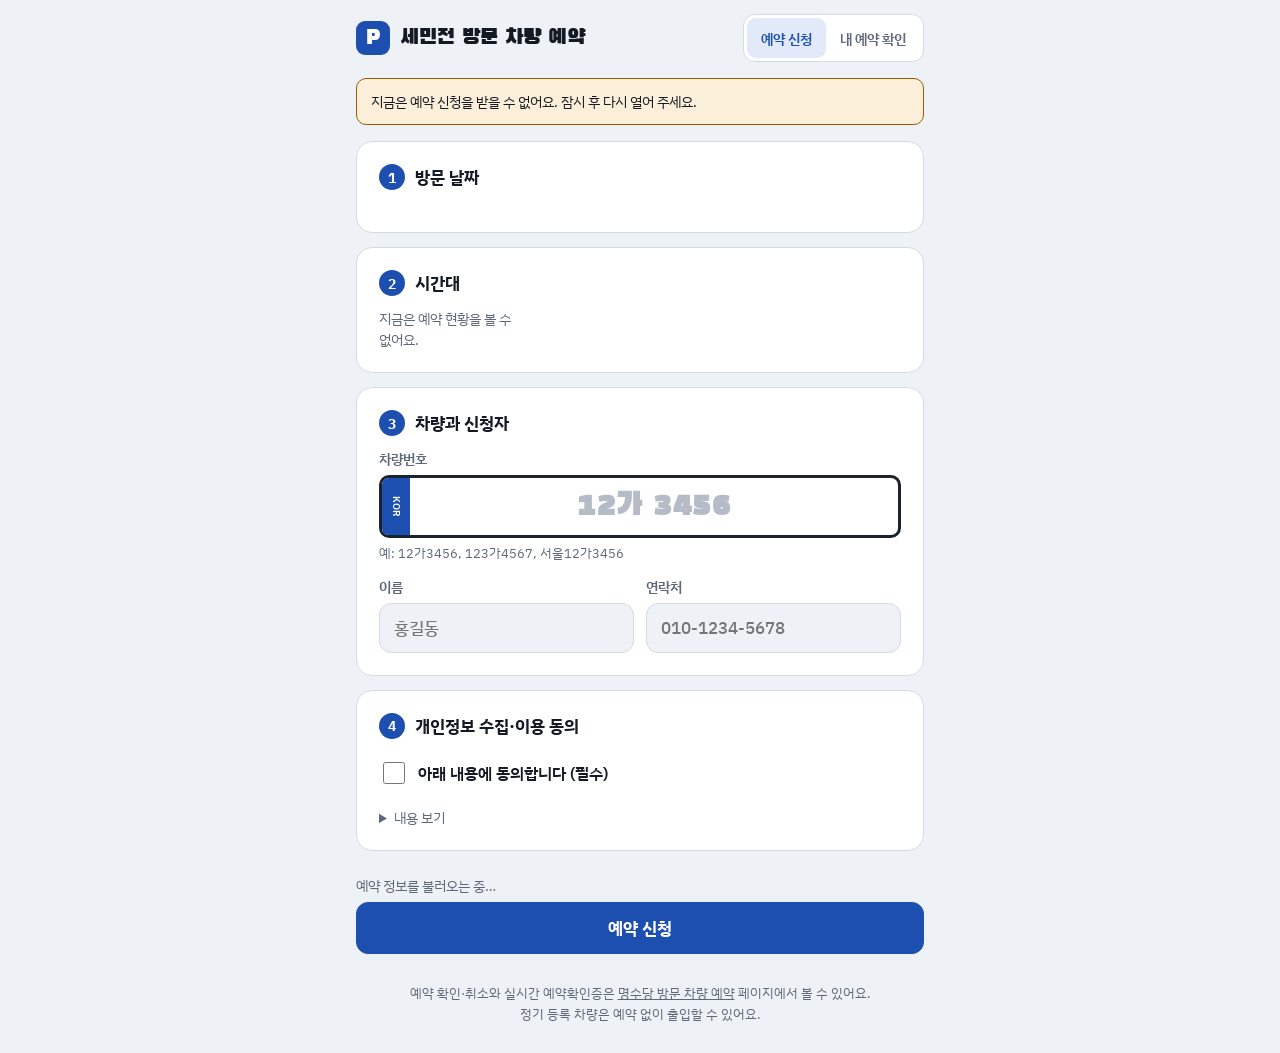
==== index.html @ 0edd5a8a "Add files via upload" ====
<!doctype html>
<html lang="ko" data-page="semin">
<head>
  <meta charset="utf-8">
  <meta name="viewport" content="width=device-width, initial-scale=1, viewport-fit=cover">
  <title>세민전 방문 차량 예약 | 한국외국어대학교 글로벌캠퍼스</title>
  <meta name="theme-color" content="#1d4fb0">
  <meta name="description" content="세민전 방문 차량 예약 — 시간대를 고르고 차량번호를 입력하면 출입 예약이 바로 확정됩니다.">
  <link rel="icon" href="icon.svg" type="image/svg+xml">
  <link rel="apple-touch-icon" href="icon-192.png">
  <link rel="preconnect" href="https://fonts.googleapis.com">
  <link rel="stylesheet" href="https://fonts.googleapis.com/css2?family=Black+Han+Sans&family=IBM+Plex+Sans+KR:wght@400;500;600;700&family=IBM+Plex+Mono:wght@500;600&display=swap">
  <link rel="stylesheet" href="semin.css?v=1">
  <script>
    // 명수당 예약 사이트 주소 — DB 연결 정보(config.js)와 예약 확인 페이지를 여기서 가져와요
    window.PARKING_URL = "https://minjipark85.github.io/Parking/";
  </script>
</head>
<body>
<div class="page">
  <header class="top">
    <a class="brand" href="./" title="처음 화면으로">
      <span class="brand-mark" aria-hidden="true">P</span>
      <span>세민전 방문 차량 예약</span>
    </a>
    <nav class="tabs" aria-label="메뉴">
      <button type="button" id="tabApply" aria-pressed="true">예약 신청</button>
      <a class="tab" id="tabMine" href="https://minjipark85.github.io/Parking/apply.html#mine">내 예약 확인</a>
    </nav>
  </header>

  <div class="notice" id="setupNotice" hidden></div>

  <!-- 예약 신청 -->
  <main id="applyView">
    <section class="step closed" id="closedNote" hidden>
      <h2 id="closedTitle">지금은 세민전 예약을 받지 않아요</h2>
      <p class="muted" id="closedText">예약이 열리면 이 페이지에서 신청할 수 있어요. 이미 한 예약은 [내 예약 확인]에서 볼 수 있어요.</p>
    </section>
    <form id="applyForm" novalidate>
      <section class="step" aria-labelledby="s1">
        <h2 id="s1"><span class="num">1</span>방문 날짜</h2>
        <div class="dates" id="dateStrip" role="radiogroup" aria-label="방문 날짜"></div>
        <p class="date-note" id="dateNote" role="status"></p>
      </section>

      <section class="step" aria-labelledby="s2">
        <h2 id="s2"><span class="num">2</span>시간대</h2>
        <div class="slots" id="slotList" role="radiogroup" aria-label="시간대">
          <p class="muted">예약 현황을 불러오는 중…</p>
        </div>
      </section>

      <section class="step" aria-labelledby="s3">
        <h2 id="s3"><span class="num">3</span>차량과 신청자</h2>
        <label class="field">차량번호
          <div class="plate">
            <span class="strip" aria-hidden="true">KOR</span>
            <input id="fPlate" autocomplete="off" spellcheck="false" placeholder="12가 3456" required>
          </div>
          <span class="hint" id="plateHint">예: 12가3456, 123가4567, 서울12가3456</span>
        </label>
        <div class="two">
          <label class="field">이름
            <input id="fName" autocomplete="name" maxlength="30" placeholder="홍길동" required>
          </label>
          <label class="field">연락처
            <input id="fPhone" type="tel" inputmode="numeric" autocomplete="tel" placeholder="010-1234-5678" maxlength="13" required>
          </label>
        </div>
      </section>

      <section class="step" aria-labelledby="s4">
        <h2 id="s4"><span class="num">4</span>개인정보 수집·이용 동의</h2>
        <label class="agree">
          <input type="checkbox" id="fAgree">
          <span>아래 내용에 동의합니다 (필수)</span>
        </label>
        <details class="terms">
          <summary>내용 보기</summary>
          <table>
            <tr><th>수집 항목</th><td>이름, 연락처, 차량번호, 방문 날짜·시간대</td></tr>
            <tr><th>이용 목적</th><td>세민전 방문 차량 출입 확인, 예약 관련 연락</td></tr>
            <tr><th>보관 기간</th><td>이름·연락처는 방문일로부터 30일 후 삭제</td></tr>
          </table>
          <p>동의하지 않으실 수 있으며, 이 경우 예약 신청을 할 수 없습니다.</p>
        </details>
      </section>

      <div class="submit-bar">
        <p class="summary" id="summary">시간대를 골라 주세요.</p>
        <p class="form-error" id="formError" role="alert"></p>
        <button type="submit" class="primary" id="submitBtn">예약 신청</button>
      </div>
    </form>
  </main>

  <!-- 신청 완료 -->
  <main id="doneView" hidden>
    <section class="ticket" aria-labelledby="doneTitle">
      <div class="ticket-head">
        <span class="check" aria-hidden="true">✓</span>
        <h2 id="doneTitle">예약이 확정됐어요</h2>
      </div>
      <dl class="ticket-body">
        <div><dt>예약번호</dt><dd class="mono" id="dCode"></dd></div>
        <div><dt>행사</dt><dd id="dEvent"></dd></div>
        <div><dt>방문 날짜</dt><dd id="dDate"></dd></div>
        <div><dt>시간대</dt><dd id="dSlot"></dd></div>
        <div><dt>차량번호</dt><dd><span class="mini-plate" id="dPlate"></span></dd></div>
      </dl>
      <p class="ticket-foot">예약한 시간대에 오시면 번호판 확인 후 바로 들어오실 수 있어요. 번호판 인식이 어려울 때는 <b>실시간 예약확인증</b>을 보여 주세요.</p>
    </section>
    <button type="button" class="primary pass-go" id="passBtn">실시간 예약확인증 열기</button>
    <div class="row-buttons">
      <button type="button" class="primary" id="againBtn">다른 예약 신청</button>
      <button type="button" id="toMineBtn">내 예약 확인·취소</button>
    </div>
  </main>

  <footer class="foot">
    <span id="footSlots"></span>
    <span>예약 확인·취소와 실시간 예약확인증은 <a id="footMine" href="https://minjipark85.github.io/Parking/apply.html#mine">명수당 방문 차량 예약</a> 페이지에서 볼 수 있어요.</span>
    <span>정기 등록 차량은 예약 없이 출입할 수 있어요.</span>
  </footer>
</div>

<script src="https://minjipark85.github.io/Parking/supabase.js"></script>
<script src="https://minjipark85.github.io/Parking/config.js"></script>
<script src="https://minjipark85.github.io/Parking/stats.js?v=1"></script>
<script src="semin.js?v=1"></script>
</body>
</html>
---- semin.css ----
/* =========================================================
   방문 차량 예약 — 신청 페이지 (모바일 우선, 확인 앱과 같은 색·글꼴)
   ========================================================= */
:root {
  --bg: #eef1f5; --surface: #ffffff; --ink: #141a24; --muted: #5d6878; --line: #d5dbe4;
  --plate: #ffffff; --plate-ink: #0d1117; --plate-edge: #1b2230;
  --accent: #1d4fb0; --accent-ink: #ffffff; --accent-soft: #e2eafa;
  --ok: #157a46; --ok-soft: #dff3e8; --warn: #9a5b00; --warn-soft: #fbefd9; --bad: #b3261e; --bad-soft: #fbe3e1;
  --display: "Black Han Sans", "IBM Plex Sans KR", "Apple SD Gothic Neo", "Malgun Gothic", sans-serif;
  --body: "IBM Plex Sans KR", "Apple SD Gothic Neo", "Malgun Gothic", system-ui, sans-serif;
  --mono: "IBM Plex Mono", ui-monospace, Menlo, monospace;
  color-scheme: light;
}
@media (prefers-color-scheme: dark) {
  :root {
    --bg: #0f131a; --surface: #171d27; --ink: #e7ecf3; --muted: #97a2b3; --line: #2a3342;
    --plate: #f2f4f7; --plate-ink: #0d1117; --plate-edge: #000000;
    --accent: #6f9cff; --accent-ink: #0b1220; --accent-soft: #1c2a47;
    --ok: #5fd39a; --ok-soft: #133224; --warn: #f0b860; --warn-soft: #3a2a10; --bad: #ff8a80; --bad-soft: #3d1a18;
    color-scheme: dark;
  }
}
[hidden] { display: none !important; }
* { box-sizing: border-box; }
html, body { margin: 0; }
body { background: var(--bg); color: var(--ink); font-family: var(--body); font-size: 16px; line-height: 1.5; word-break: keep-all; overflow-wrap: anywhere; -webkit-tap-highlight-color: transparent; }
button, input { font: inherit; color: inherit; }

.page {
  max-width: 600px; margin: 0 auto; display: grid; gap: 16px;
  padding-top: max(14px, env(safe-area-inset-top)); padding-bottom: max(28px, env(safe-area-inset-bottom));
  padding-left: max(16px, env(safe-area-inset-left)); padding-right: max(16px, env(safe-area-inset-right));
}

/* ---------- 머리글 ---------- */
.top { display: flex; align-items: center; justify-content: space-between; gap: 12px; flex-wrap: wrap; }
.brand { display: flex; align-items: center; gap: 10px; font-family: var(--display); font-size: 22px; }
a.brand { color: inherit; text-decoration: none; }
.brand-mark { width: 34px; height: 34px; border-radius: 9px; display: grid; place-items: center; background: var(--accent); color: var(--accent-ink); font-size: 20px; }
.tabs { display: inline-flex; background: var(--surface); border: 1px solid var(--line); border-radius: 12px; padding: 3px; }
.tabs button { border: 0; background: transparent; padding: 0 14px; min-height: 40px; border-radius: 9px; font-size: 14px; font-weight: 600; color: var(--muted); cursor: pointer; }
.tabs button[aria-pressed="true"] { background: var(--accent-soft); color: var(--accent); }
.notice { font-size: 14px; background: var(--warn-soft); border: 1px solid var(--warn); border-radius: 10px; padding: 12px 14px; }

/* ---------- 단계 카드 ---------- */
form#applyForm { display: grid; gap: 14px; }
.step { background: var(--surface); border: 1px solid var(--line); border-radius: 16px; padding: 18px 16px; display: grid; gap: 12px; }
.step h2 { margin: 0; font-size: 17px; font-weight: 700; display: flex; align-items: center; gap: 10px; }
.num { width: 26px; height: 26px; border-radius: 50%; display: inline-grid; place-items: center; background: var(--accent); color: var(--accent-ink); font-size: 14px; font-weight: 700; flex: none; }
.muted { color: var(--muted); margin: 0; font-size: 14px; }

/* 날짜 띠: 가로로 밀어서 고르기 */
.dates { display: flex; gap: 8px; overflow-x: auto; padding: 2px 2px 6px; margin: 0 -2px; scroll-snap-type: x proximity; -webkit-overflow-scrolling: touch; }
.date-chip { flex: none; scroll-snap-align: start; width: 64px; min-height: 72px; border-radius: 12px; border: 1px solid var(--line); background: var(--surface); display: grid; place-items: center; align-content: center; gap: 2px; cursor: pointer; padding: 6px 0; }
.date-chip .dw { font-size: 12px; color: var(--muted); }
.date-chip .dd { font-family: var(--mono); font-size: 20px; font-weight: 600; font-variant-numeric: tabular-nums; }
.date-chip .dl { font-size: 11px; color: var(--muted); }
.date-chip.sun .dw { color: var(--bad); } .date-chip.sat .dw { color: var(--accent); }
.date-chip:disabled { opacity: .4; cursor: not-allowed; }
/* 공개 예정 날짜: 흐리게 + 아래에 "10/21(수) 14시 오픈" */
.date-col { flex: none; width: 64px; display: grid; justify-items: stretch; align-content: start; gap: 5px; scroll-snap-align: start; }
.date-col .date-chip { width: 100%; }
.date-chip.sched { opacity: .42; border-style: dashed; cursor: default; }
.date-open { font-size: 11px; line-height: 1.3; font-weight: 700; text-align: center; color: var(--warn); white-space: nowrap; letter-spacing: -.02em; }
/* 세 시간대가 모두 찬 날: 붉은색 · 교내 행사 등 예약을 받지 않는 날: 회색(누를 수 없음) */
.date-chip.full { border-color: var(--line); background: var(--surface); }
.date-chip.full .dd, .date-chip.full .dw, .date-chip.full .dl { color: var(--muted); }
.date-full { font-size: 11px; line-height: 1.3; font-weight: 700; text-align: center; color: var(--bad); }
.date-chip.blocked, .date-chip.blocked:disabled { opacity: 1; background: var(--bg); border-color: var(--line); cursor: not-allowed; }
.date-chip.blocked .dw, .date-chip.blocked .dd, .date-chip.blocked .dl { color: var(--muted); opacity: .6; }
.date-chip.blocked .dd { text-decoration: line-through; text-decoration-thickness: 1.5px; }
.date-block { font-size: 11px; line-height: 1.3; font-weight: 700; text-align: center; color: var(--muted); letter-spacing: -.03em; }
.date-note { margin: 0; font-size: 14px; font-weight: 600; color: var(--warn); }
.date-note:empty { display: none; }
#applyForm.dates-only > section:nth-of-type(n+3), #applyForm.dates-only .submit-bar { display: none; }
.period { margin: 0; font-size: 14px; color: var(--muted); }
.period b { color: var(--ink); }
.closed h2 { color: var(--bad); }
.date-chip[aria-checked="true"] { background: var(--accent); border-color: var(--accent); color: var(--accent-ink); }
.date-chip[aria-checked="true"] .dw, .date-chip[aria-checked="true"] .dl { color: var(--accent-ink); }
.date-chip.full[aria-checked="true"] .dd, .date-chip.full[aria-checked="true"] .dw, .date-chip.full[aria-checked="true"] .dl { color: var(--accent-ink); }
.other-date { display: flex; align-items: center; gap: 10px; font-size: 14px; color: var(--muted); flex-wrap: wrap; }
.other-date input { min-height: 40px; border: 1px solid var(--line); border-radius: 10px; padding: 0 10px; background: var(--bg); }

/* 시간대 카드 */
.slots { display: grid; gap: 8px; }
.slot { display: grid; grid-template-columns: 1fr auto; align-items: center; gap: 4px 12px; text-align: left; min-height: 64px; padding: 10px 14px; border-radius: 12px; border: 1px solid var(--line); background: var(--surface); cursor: pointer; }
.slot .time { font-family: var(--mono); font-size: 18px; font-weight: 600; font-variant-numeric: tabular-nums; white-space: nowrap; }
.slot .left { font-size: 14px; font-weight: 600; color: var(--ok); white-space: nowrap; }
.slot .bar { grid-column: 1 / -1; height: 5px; border-radius: 99px; background: var(--line); overflow: hidden; }
.slot .bar i { display: block; height: 100%; background: var(--ok); border-radius: 99px; }
.slot.few .left { color: var(--warn); } .slot.few .bar i { background: var(--warn); }
.slot[aria-checked="true"] { border: 2px solid var(--accent); background: var(--accent-soft); padding: 9px 13px; }
.slot:disabled { cursor: not-allowed; opacity: .55; }
.slot:disabled .left { color: var(--muted); }
.slot.pre { opacity: .42; border-style: dashed; }
.slot.pre .left { color: var(--warn); }
.slot.full .bar i { background: var(--bad); }   /* 마감: 신청 안 받음과 같은 흐린 칸, 막대만 붉게 */

/* 입력 */
.field { display: grid; gap: 6px; font-size: 14px; font-weight: 600; color: var(--muted); min-width: 0; }
.field > input { min-height: 50px; border: 1px solid var(--line); border-radius: 12px; padding: 0 14px; background: var(--bg); font-size: 17px; font-weight: 500; color: var(--ink); min-width: 0; width: 100%; }
.field .hint { font-weight: 400; font-size: 13px; }
.field .hint.err { color: var(--bad); }
.two { display: grid; grid-template-columns: 1fr 1fr; gap: 12px; }
@media (max-width: 420px) { .two { grid-template-columns: 1fr; } }
.plate { display: flex; align-items: stretch; background: var(--plate); border: 3px solid var(--plate-edge); border-radius: 10px; overflow: hidden; }
.plate .strip { width: 28px; flex: none; background: #1d4fb0; color: #ffffff; display: grid; place-items: center; font: 600 10px/1.1 var(--body); writing-mode: vertical-rl; }
.plate input { flex: 1; min-width: 0; border: 0; outline: 0; background: transparent; color: var(--plate-ink); font-family: var(--display); font-size: 30px; letter-spacing: .05em; text-align: center; padding: 6px; }
.plate input::placeholder { color: #b5bcc7; }
.plate:focus-within, .field > input:focus, .other-date input:focus { outline: 3px solid var(--accent); outline-offset: 2px; }

.agree { display: flex; align-items: center; gap: 10px; font-weight: 600; cursor: pointer; min-height: 44px; }
.agree input { width: 22px; height: 22px; accent-color: var(--accent); flex: none; }
.terms summary { cursor: pointer; font-size: 14px; color: var(--muted); }
.terms table { width: 100%; border-collapse: collapse; margin-top: 8px; font-size: 14px; }
.terms th { text-align: left; width: 84px; color: var(--muted); font-weight: 600; padding: 6px 8px 6px 0; vertical-align: top; }
.terms td { padding: 6px 0; border-bottom: 1px solid var(--line); }
.terms p { font-size: 13px; color: var(--muted); margin: 8px 0 0; }

/* 신청 버튼 영역: 휴대폰에서는 화면 아래에 붙어 있음 */
.submit-bar { position: sticky; bottom: 0; z-index: 5; background: var(--bg); padding: 10px 0 max(6px, env(safe-area-inset-bottom)); display: grid; gap: 6px; border-top: 1px solid var(--line); }
.summary { margin: 0; font-size: 14px; color: var(--muted); }
.summary b { color: var(--ink); }
.form-error { margin: 0; font-size: 14px; color: var(--bad); font-weight: 600; }
.form-error:empty { display: none; }

button.primary, button { min-height: 52px; border-radius: 12px; border: 1px solid var(--line); background: var(--surface); font-weight: 700; font-size: 17px; cursor: pointer; padding: 0 18px; }
button.primary { background: var(--accent); border-color: var(--accent); color: var(--accent-ink); }
button:disabled { opacity: .55; cursor: default; }
button:focus-visible, .date-chip:focus-visible, .slot:focus-visible { outline: 3px solid var(--accent); outline-offset: 2px; }
.wide { grid-column: 1 / -1; }

/* 완료 티켓 */
.ticket { background: var(--surface); border: 1px solid var(--line); border-radius: 18px; overflow: hidden; }
.ticket-head { background: var(--ok-soft); padding: 22px 18px; display: flex; align-items: center; gap: 14px; border-bottom: 2px dashed var(--line); }
.ticket-head h2 { margin: 0; font-family: var(--display); font-weight: 400; font-size: 26px; color: var(--ok); }
.check { width: 40px; height: 40px; border-radius: 50%; background: var(--ok); color: var(--ok-soft); display: grid; place-items: center; font-size: 22px; font-weight: 700; flex: none; }
.ticket-body { margin: 0; padding: 18px; display: grid; gap: 12px; }
.ticket-body div { display: grid; grid-template-columns: 90px 1fr; align-items: center; }
.ticket-body dt { color: var(--muted); font-size: 14px; }
.ticket-body dd { margin: 0; font-size: 18px; font-weight: 600; }
.mono { font-family: var(--mono); letter-spacing: .08em; }
.ticket-foot { margin: 0; padding: 0 18px 18px; font-size: 14px; color: var(--muted); }
.mini-plate { display: inline-block; font-family: var(--display); font-weight: 400; font-size: 20px; letter-spacing: .05em; color: var(--plate-ink); background: var(--plate); border: 2px solid var(--plate-edge); border-radius: 6px; padding: 1px 10px; }
.row-buttons { display: grid; grid-template-columns: 1fr 1fr; gap: 10px; }

/* 내 예약 */
#mineForm { align-items: end; }
.my-item { display: grid; grid-template-columns: 1fr auto; gap: 4px 12px; align-items: center; padding: 12px 0; border-top: 1px solid var(--line); }
.my-item .when { font-weight: 700; }
.my-item .meta { font-size: 13px; color: var(--muted); }
.my-item .acts { grid-row: 1 / span 2; grid-column: 2; display: flex; gap: 8px; }
.my-item button { min-height: 44px; font-size: 14px; padding: 0 14px; }
.my-item button.to-pass { color: var(--accent); border-color: var(--accent); }
button.pass-go { width: 100%; margin-bottom: 10px; }
.my-item button.arm { color: var(--bad); border-color: var(--bad); }
.my-item.gone { opacity: .5; }
.my-item .no-cancel { display: inline-flex; align-items: center; min-height: 44px; padding: 0 12px; font-size: 13px; font-weight: 700; color: var(--muted); border: 1px dashed var(--line); border-radius: 12px; white-space: nowrap; }
.my-item .started-note { grid-column: 1 / -1; font-size: 13px; font-weight: 600; color: var(--warn); }

.foot { display: grid; gap: 2px; font-size: 13px; color: var(--muted); text-align: center; padding-top: 6px; }

@media (min-width: 640px) {
  .step { padding: 22px 22px; }
  .slots { grid-template-columns: repeat(3, 1fr); }
  .slot { grid-template-columns: 1fr; text-align: center; justify-items: center; }
  .slot .time { font-size: 16px; }
  .slot .bar { width: 100%; }
  .submit-bar { position: static; border-top: 0; background: transparent; }
}

/* ---------- 세민전 신청 페이지 추가분 ---------- */
.tabs a.tab { display: inline-flex; align-items: center; padding: 0 14px; min-height: 40px; border-radius: 9px; font-size: 14px; font-weight: 600; color: var(--muted); text-decoration: none; }
.tabs a.tab:hover { color: var(--accent); }
.ev-tag { display: inline-block; margin-left: 6px; padding: 2px 8px; border-radius: 99px; background: var(--accent-soft); color: var(--accent); font-family: var(--sans, inherit); font-size: 13px; font-weight: 700; vertical-align: 3px; }
.date-ev { font-size: 11px; line-height: 1.3; font-weight: 700; text-align: center; color: var(--accent); }
.foot a { color: inherit; }
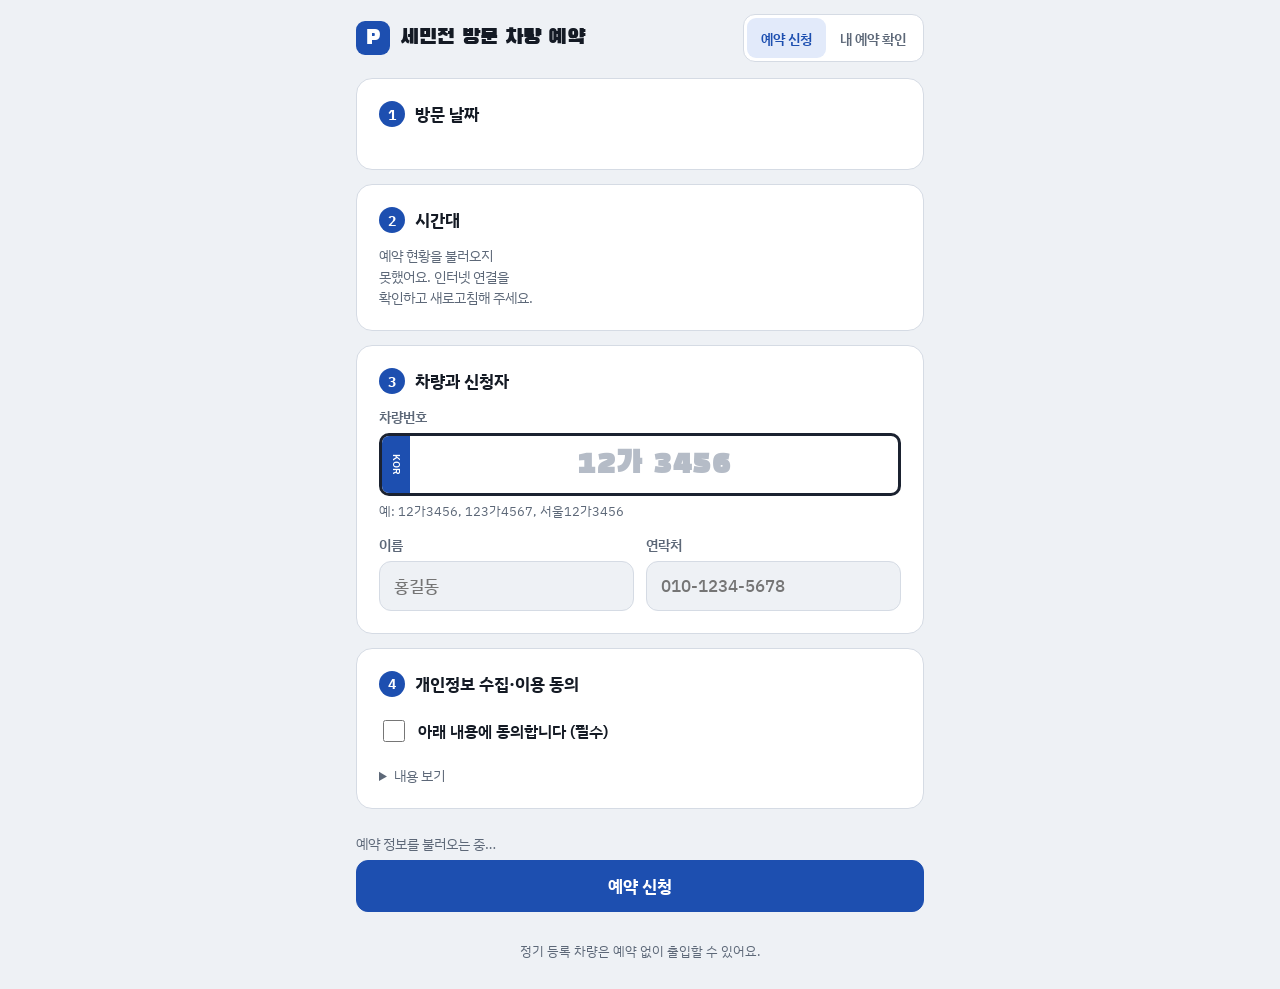
==== commit bd1f9457: "Add files via upload" ====
--- a/index.html
+++ b/index.html
@@ -10,11 +10,7 @@
   <link rel="apple-touch-icon" href="icon-192.png">
   <link rel="preconnect" href="https://fonts.googleapis.com">
   <link rel="stylesheet" href="https://fonts.googleapis.com/css2?family=Black+Han+Sans&family=IBM+Plex+Sans+KR:wght@400;500;600;700&family=IBM+Plex+Mono:wght@500;600&display=swap">
-  <link rel="stylesheet" href="semin.css?v=1">
-  <script>
-    // 명수당 예약 사이트 주소 — DB 연결 정보(config.js)와 예약 확인 페이지를 여기서 가져와요
-    window.PARKING_URL = "https://minjipark85.github.io/Parking/";
-  </script>
+  <link rel="stylesheet" href="semin.css?v=2">
 </head>
 <body>
 <div class="page">
@@ -25,7 +21,7 @@
     </a>
     <nav class="tabs" aria-label="메뉴">
       <button type="button" id="tabApply" aria-pressed="true">예약 신청</button>
-      <a class="tab" id="tabMine" href="https://minjipark85.github.io/Parking/apply.html#mine">내 예약 확인</a>
+      <button type="button" id="tabMine" aria-pressed="false">내 예약 확인</button>
     </nav>
   </header>
 
@@ -118,16 +114,30 @@
     </div>
   </main>
 
+  <!-- 내 예약 확인·취소 -->
+  <main id="mineView" hidden>
+    <section class="step" aria-labelledby="m1">
+      <h2 id="m1">내 예약 확인·취소</h2>
+      <p class="muted">신청할 때 입력한 차량번호와 연락처를 넣어 주세요.</p>
+      <form id="mineForm" class="two" novalidate>
+        <label class="field">차량번호<input id="mPlate" autocomplete="off" placeholder="12가 3456"></label>
+        <label class="field">연락처<input id="mPhone" type="tel" inputmode="numeric" placeholder="010-1234-5678" maxlength="13"></label>
+        <button type="submit" class="primary wide" id="mineBtn">조회</button>
+      </form>
+      <p class="form-error" id="mineError" role="alert"></p>
+      <div id="mineList"></div>
+    </section>
+  </main>
+
   <footer class="foot">
     <span id="footSlots"></span>
-    <span>예약 확인·취소와 실시간 예약확인증은 <a id="footMine" href="https://minjipark85.github.io/Parking/apply.html#mine">명수당 방문 차량 예약</a> 페이지에서 볼 수 있어요.</span>
     <span>정기 등록 차량은 예약 없이 출입할 수 있어요.</span>
   </footer>
 </div>
 
-<script src="https://minjipark85.github.io/Parking/supabase.js"></script>
-<script src="https://minjipark85.github.io/Parking/config.js"></script>
-<script src="https://minjipark85.github.io/Parking/stats.js?v=1"></script>
-<script src="semin.js?v=1"></script>
+<script src="supabase.js"></script>
+<script src="config.js"></script>
+<script src="stats.js?v=1"></script>
+<script src="semin.js?v=2"></script>
 </body>
 </html>
--- a/semin.css
+++ b/semin.css
@@ -149,6 +149,7 @@
 #mineForm { align-items: end; }
 .my-item { display: grid; grid-template-columns: 1fr auto; gap: 4px 12px; align-items: center; padding: 12px 0; border-top: 1px solid var(--line); }
 .my-item .when { font-weight: 700; }
+.ev-tag { display: inline-block; margin-left: 4px; padding: 1px 8px; border-radius: 99px; background: var(--accent-soft); color: var(--accent); font-size: 12px; font-weight: 700; vertical-align: 2px; }
 .my-item .meta { font-size: 13px; color: var(--muted); }
 .my-item .acts { grid-row: 1 / span 2; grid-column: 2; display: flex; gap: 8px; }
 .my-item button { min-height: 44px; font-size: 14px; padding: 0 14px; }
@@ -169,10 +170,8 @@
   .slot .bar { width: 100%; }
   .submit-bar { position: static; border-top: 0; background: transparent; }
 }
+}
 
 /* ---------- 세민전 신청 페이지 추가분 ---------- */
-.tabs a.tab { display: inline-flex; align-items: center; padding: 0 14px; min-height: 40px; border-radius: 9px; font-size: 14px; font-weight: 600; color: var(--muted); text-decoration: none; }
-.tabs a.tab:hover { color: var(--accent); }
-.ev-tag { display: inline-block; margin-left: 6px; padding: 2px 8px; border-radius: 99px; background: var(--accent-soft); color: var(--accent); font-family: var(--sans, inherit); font-size: 13px; font-weight: 700; vertical-align: 3px; }
 .date-ev { font-size: 11px; line-height: 1.3; font-weight: 700; text-align: center; color: var(--accent); }
 .foot a { color: inherit; }
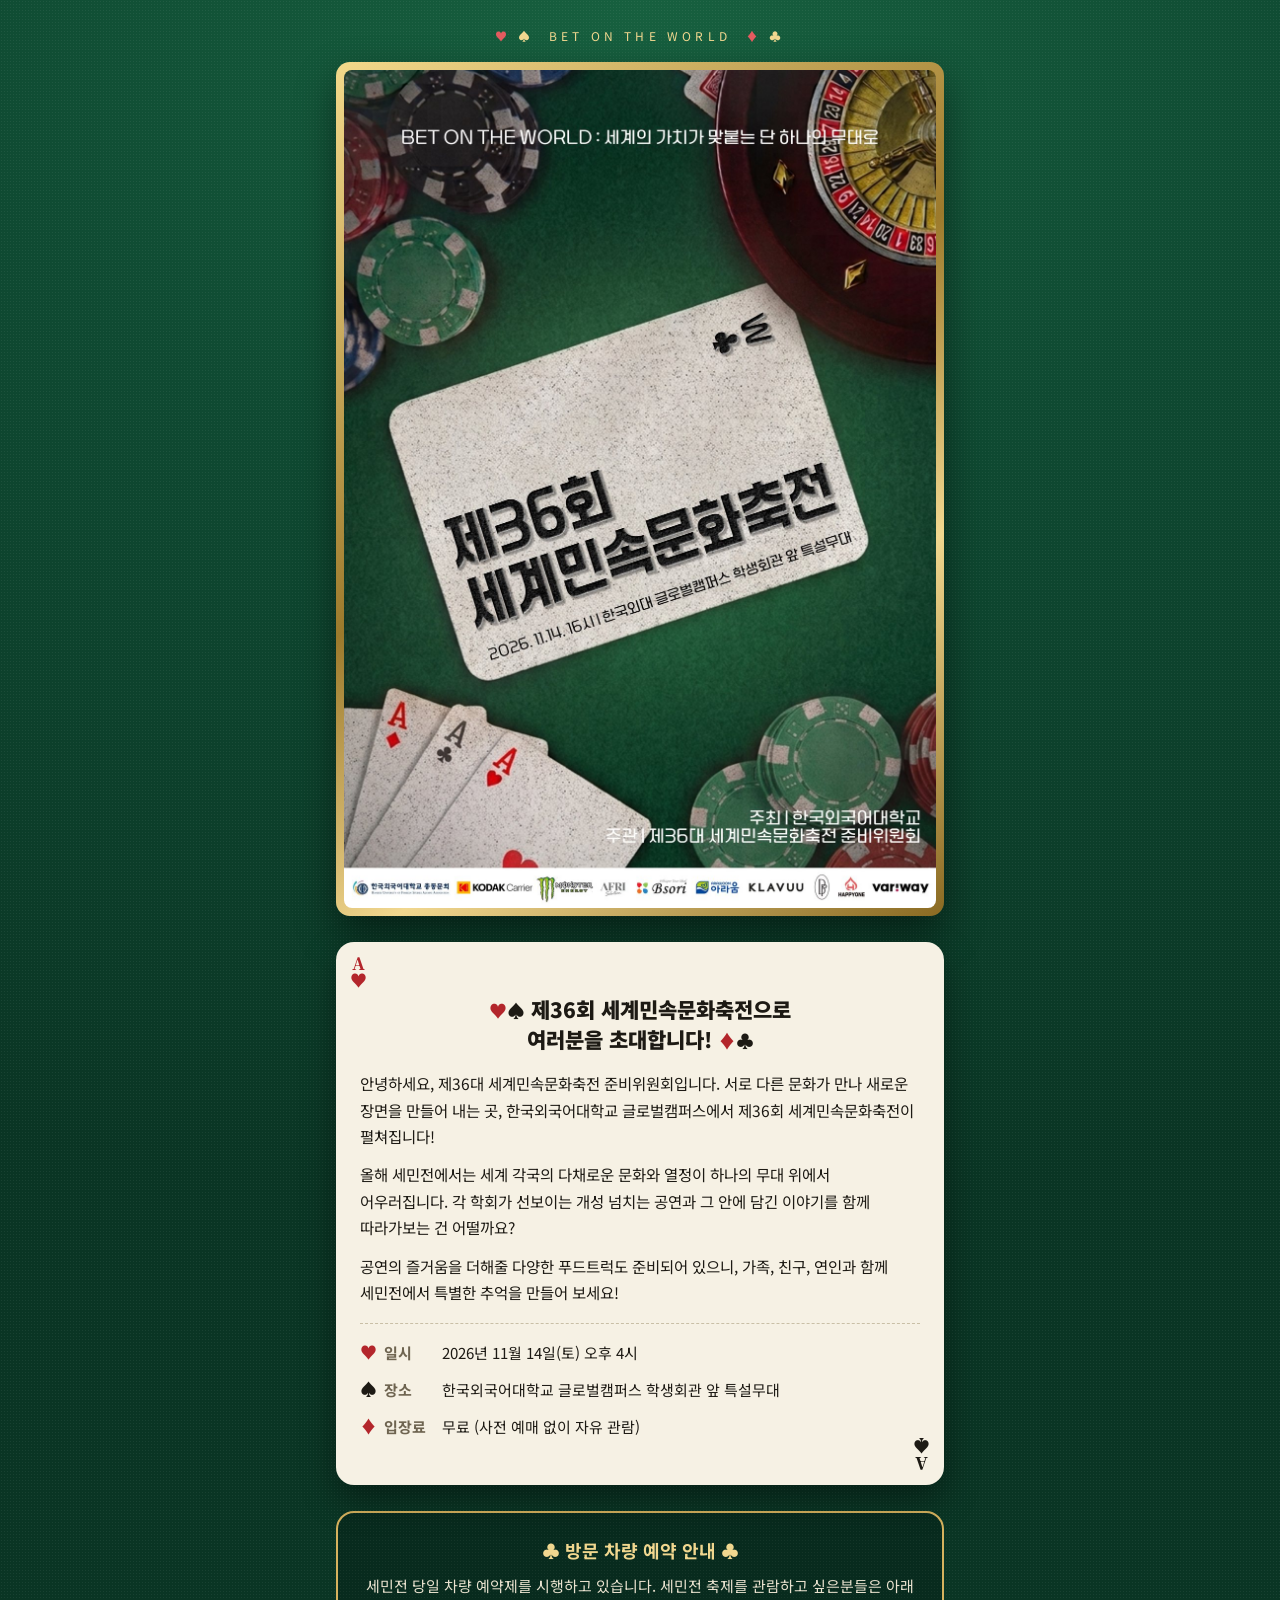
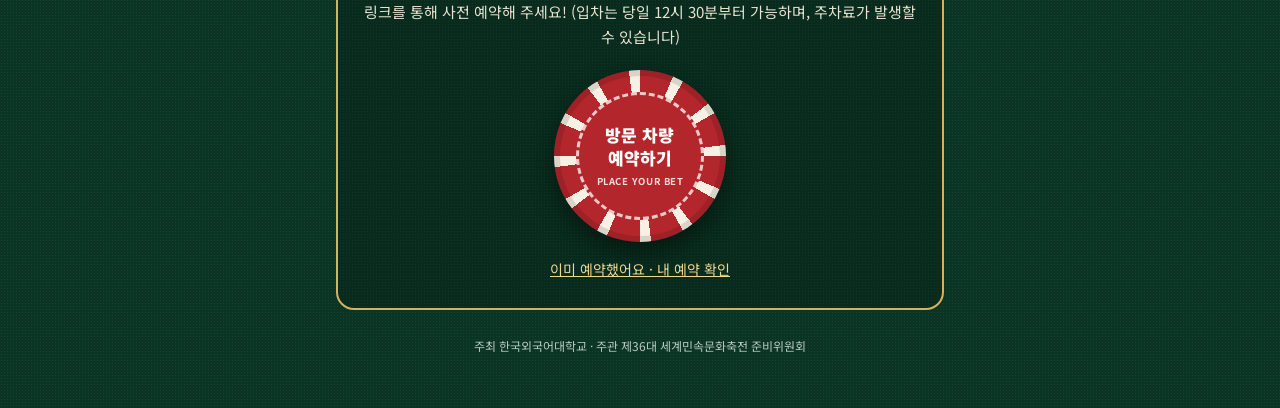
==== commit b9248f50: "Add files via upload" ====
--- a/index.html
+++ b/index.html
@@ -3,141 +3,103 @@
 <head>
   <meta charset="utf-8">
   <meta name="viewport" content="width=device-width, initial-scale=1, viewport-fit=cover">
-  <title>세민전 방문 차량 예약 | 한국외국어대학교 글로벌캠퍼스</title>
-  <meta name="theme-color" content="#1d4fb0">
-  <meta name="description" content="세민전 방문 차량 예약 — 시간대를 고르고 차량번호를 입력하면 출입 예약이 바로 확정됩니다.">
+  <title>제36회 세계민속문화축전 | 한국외국어대학교 글로벌캠퍼스</title>
+  <meta name="description" content="2026년 11월 14일(토) 오후 4시, 한국외국어대학교 글로벌캠퍼스 학생회관 앞 특설무대. 입장 무료. 방문 차량은 사전 예약해 주세요.">
+  <meta property="og:type" content="website">
+  <meta property="og:title" content="제36회 세계민속문화축전으로 여러분을 초대합니다!">
+  <meta property="og:description" content="2026.11.14.(토) 오후 4시 · 한국외대 글로벌캠퍼스 학생회관 앞 특설무대 · 입장 무료">
+  <meta name="theme-color" content="#0a3524">
   <link rel="icon" href="icon.svg" type="image/svg+xml">
   <link rel="apple-touch-icon" href="icon-192.png">
   <link rel="preconnect" href="https://fonts.googleapis.com">
-  <link rel="stylesheet" href="https://fonts.googleapis.com/css2?family=Black+Han+Sans&family=IBM+Plex+Sans+KR:wght@400;500;600;700&family=IBM+Plex+Mono:wght@500;600&display=swap">
-  <link rel="stylesheet" href="semin.css?v=2">
+  <link rel="preconnect" href="https://fonts.gstatic.com" crossorigin>
+  <link rel="stylesheet" href="https://fonts.googleapis.com/css2?family=Noto+Sans+KR:wght@400;700;900&family=Noto+Serif+KR:wght@900&display=swap">
+  <style>
+    /* 카지노 컨셉 · 그린 펠트 테이블 */
+    :root { --felt: #0f4a32; --felt-2: #0a3524; --gold: #d6b25e; --gold-2: #f1d78f; --cream: #f6f1e4; --ink: #1d1a14; --muted: #6e6450; --red: #b3262b; }
+    * { box-sizing: border-box; }
+    html { background: var(--felt-2); }
+    body { margin: 0; min-height: 100vh; color: var(--cream); line-height: 1.7;
+           font-family: "Noto Sans KR", "Apple SD Gothic Neo", "Malgun Gothic", sans-serif;
+           background: radial-gradient(rgba(255, 255, 255, .06) 1px, transparent 1px) 0 0 / 3px 3px,
+                       radial-gradient(140% 60% at 50% 0%, #17603f 0%, var(--felt) 40%, var(--felt-2) 100%); }
+    .wrap { max-width: 640px; margin: 0 auto; padding: 22px 16px calc(40px + env(safe-area-inset-bottom)); }
+    .rail { text-align: center; letter-spacing: .35em; font-size: 12px; color: var(--gold-2); margin: 4px 0 16px; }
+    .red { color: var(--red); }
+    .rail .red { color: #e25b5f; }
+
+    /* 포스터 — 금색 액자 */
+    .poster { border-radius: 14px; padding: 8px; box-shadow: 0 18px 40px rgba(0, 0, 0, .45);
+              background: linear-gradient(145deg, #f3d98b, #9c7a2c 45%, #f1d78f 70%, #8a6a22); }
+    .poster img { display: block; width: 100%; height: auto; border-radius: 8px; background: var(--felt); }
+
+    /* 초대 문구 — 트럼프 카드 한 장 */
+    .card { position: relative; margin: 26px 0 0; background: var(--cream); color: var(--ink); border-radius: 18px;
+            padding: 52px 24px 44px; box-shadow: 0 14px 34px rgba(0, 0, 0, .4); }
+    .pip { position: absolute; font: 900 17px/1.05 "Noto Serif KR", serif; text-align: center; }
+    .pip.tl { top: 12px; left: 14px; }
+    .pip.br { bottom: 12px; right: 14px; transform: rotate(180deg); }
+    h1 { margin: 0 0 16px; font-size: 21px; line-height: 1.45; text-align: center; font-weight: 900; word-break: keep-all; }
+    h1 .s { font-size: 18px; }
+    .card p { margin: 0 0 12px; font-size: 15.5px; word-break: keep-all; }
+    .facts { list-style: none; margin: 18px 0 0; padding: 14px 0 0; border-top: 1px dashed #c9bfa6; display: grid; gap: 8px; }
+    .facts li { display: grid; grid-template-columns: 24px 58px minmax(0, 1fr); align-items: baseline; font-size: 15px; }
+    .facts .sym { font-size: 17px; }
+    .facts .k { color: var(--muted); font-weight: 700; }
+    .facts .v { word-break: keep-all; }
+
+    /* 방문 차량 예약 안내 — 카지노 칩 버튼 */
+    .car { margin-top: 26px; border: 2px solid var(--gold); border-radius: 18px; padding: 22px 20px 26px; text-align: center; background: rgba(0, 0, 0, .18); }
+    .car h2 { margin: 0 0 8px; font-size: 18px; color: var(--gold-2); }
+    .car p { margin: 0 0 20px; font-size: 15px; color: #e9e2cf; word-break: keep-all; }
+    .chip { display: inline-grid; place-items: center; width: 172px; height: 172px; border-radius: 50%; text-decoration: none; color: #fff;
+            background: repeating-conic-gradient(var(--red) 0 22.5deg, var(--cream) 22.5deg 30deg);
+            box-shadow: 0 10px 24px rgba(0, 0, 0, .45), inset 0 0 0 6px rgba(0, 0, 0, .12); transition: transform .15s ease; }
+    .chip:hover { transform: translateY(-2px) rotate(-6deg); }
+    .chip:active { transform: scale(.97); }
+    .chip:focus-visible { outline: 3px solid var(--gold-2); outline-offset: 4px; }
+    .chip span { width: 128px; height: 128px; border-radius: 50%; background: var(--red); display: grid; place-content: center; text-align: center;
+                 border: 3px dashed rgba(255, 255, 255, .75); font-weight: 900; font-size: 17px; line-height: 1.35; }
+    .chip small { display: block; margin-top: 5px; font-size: 9.5px; font-weight: 700; opacity: .85; letter-spacing: .06em; }
+    .sub-link { display: block; margin-top: 16px; font-size: 14px; color: var(--gold-2); }
+
+    .foot { text-align: center; font-size: 12px; color: #b9c9bd; margin-top: 26px; word-break: keep-all; }
+    @media (prefers-reduced-motion: reduce) { .chip { transition: none; } .chip:hover { transform: none; } }
+  </style>
 </head>
 <body>
-<div class="page">
-  <header class="top">
-    <a class="brand" href="./" title="처음 화면으로">
-      <span class="brand-mark" aria-hidden="true">P</span>
-      <span>세민전 방문 차량 예약</span>
-    </a>
-    <nav class="tabs" aria-label="메뉴">
-      <button type="button" id="tabApply" aria-pressed="true">예약 신청</button>
-      <button type="button" id="tabMine" aria-pressed="false">내 예약 확인</button>
-    </nav>
-  </header>
+<div class="wrap">
+  <div class="rail" aria-hidden="true"><span class="red">♥</span> ♠ &nbsp;BET ON THE WORLD&nbsp; <span class="red">♦</span> ♣</div>
 
-  <div class="notice" id="setupNotice" hidden></div>
+  <div class="poster">
+    <img src="poster.jpg?v=1" width="1200" height="1697"
+         alt="제36회 세계민속문화축전 포스터 — BET ON THE WORLD: 세계의 가치가 맞붙는 단 하나의 무대로. 2026년 11월 14일 16시, 한국외대 글로벌캠퍼스 학생회관 앞 특설무대. 주최 한국외국어대학교, 주관 제36대 세계민속문화축전 준비위원회">
+  </div>
 
-  <!-- 예약 신청 -->
-  <main id="applyView">
-    <section class="step closed" id="closedNote" hidden>
-      <h2 id="closedTitle">지금은 세민전 예약을 받지 않아요</h2>
-      <p class="muted" id="closedText">예약이 열리면 이 페이지에서 신청할 수 있어요. 이미 한 예약은 [내 예약 확인]에서 볼 수 있어요.</p>
-    </section>
-    <form id="applyForm" novalidate>
-      <section class="step" aria-labelledby="s1">
-        <h2 id="s1"><span class="num">1</span>방문 날짜</h2>
-        <div class="dates" id="dateStrip" role="radiogroup" aria-label="방문 날짜"></div>
-        <p class="date-note" id="dateNote" role="status"></p>
-      </section>
+  <section class="card" aria-labelledby="invite">
+    <span class="pip tl red" aria-hidden="true">A<br>♥</span>
+    <span class="pip br" aria-hidden="true">A<br>♠</span>
+    <h1 id="invite"><span class="s red">♥</span><span class="s">♠</span> 제36회 세계민속문화축전으로<br>여러분을 초대합니다! <span class="s red">♦</span><span class="s">♣</span></h1>
+    <p>안녕하세요, 제36대 세계민속문화축전 준비위원회입니다. 서로 다른 문화가 만나 새로운 장면을 만들어 내는 곳, 한국외국어대학교 글로벌캠퍼스에서 제36회 세계민속문화축전이 펼쳐집니다!</p>
+    <p>올해 세민전에서는 세계 각국의 다채로운 문화와 열정이 하나의 무대 위에서 어우러집니다. 각 학회가 선보이는 개성 넘치는 공연과 그 안에 담긴 이야기를 함께 따라가보는 건 어떨까요?</p>
+    <p>공연의 즐거움을 더해줄 다양한 푸드트럭도 준비되어 있으니, 가족, 친구, 연인과 함께 세민전에서 특별한 추억을 만들어 보세요!</p>
+    <ul class="facts">
+      <li><span class="sym red" aria-hidden="true">♥</span><span class="k">일시</span><span class="v">2026년 11월 14일(토) 오후 4시</span></li>
+      <li><span class="sym" aria-hidden="true">♠</span><span class="k">장소</span><span class="v">한국외국어대학교 글로벌캠퍼스 학생회관 앞 특설무대</span></li>
+      <li><span class="sym red" aria-hidden="true">♦</span><span class="k">입장료</span><span class="v">무료 (사전 예매 없이 자유 관람)</span></li>
+    </ul>
+  </section>
 
-      <section class="step" aria-labelledby="s2">
-        <h2 id="s2"><span class="num">2</span>시간대</h2>
-        <div class="slots" id="slotList" role="radiogroup" aria-label="시간대">
-          <p class="muted">예약 현황을 불러오는 중…</p>
-        </div>
-      </section>
+  <section class="car" aria-labelledby="carTitle">
+    <h2 id="carTitle"><span aria-hidden="true">♣</span> 방문 차량 예약 안내 <span aria-hidden="true">♣</span></h2>
+    <p>세민전 당일 차량 예약제를 시행하고 있습니다. 세민전 축제를 관람하고 싶은분들은 아래 링크를 통해 사전 예약해 주세요! (입차는 당일 12시 30분부터 가능하며, 주차료가 발생할 수 있습니다)</p>
+    <a class="chip" href="apply.html"><span>방문 차량<br>예약하기<small>PLACE YOUR BET</small></span></a>
+    <a class="sub-link" href="apply.html#mine">이미 예약했어요 · 내 예약 확인</a>
+  </section>
 
-      <section class="step" aria-labelledby="s3">
-        <h2 id="s3"><span class="num">3</span>차량과 신청자</h2>
-        <label class="field">차량번호
-          <div class="plate">
-            <span class="strip" aria-hidden="true">KOR</span>
-            <input id="fPlate" autocomplete="off" spellcheck="false" placeholder="12가 3456" required>
-          </div>
-          <span class="hint" id="plateHint">예: 12가3456, 123가4567, 서울12가3456</span>
-        </label>
-        <div class="two">
-          <label class="field">이름
-            <input id="fName" autocomplete="name" maxlength="30" placeholder="홍길동" required>
-          </label>
-          <label class="field">연락처
-            <input id="fPhone" type="tel" inputmode="numeric" autocomplete="tel" placeholder="010-1234-5678" maxlength="13" required>
-          </label>
-        </div>
-      </section>
-
-      <section class="step" aria-labelledby="s4">
-        <h2 id="s4"><span class="num">4</span>개인정보 수집·이용 동의</h2>
-        <label class="agree">
-          <input type="checkbox" id="fAgree">
-          <span>아래 내용에 동의합니다 (필수)</span>
-        </label>
-        <details class="terms">
-          <summary>내용 보기</summary>
-          <table>
-            <tr><th>수집 항목</th><td>이름, 연락처, 차량번호, 방문 날짜·시간대</td></tr>
-            <tr><th>이용 목적</th><td>세민전 방문 차량 출입 확인, 예약 관련 연락</td></tr>
-            <tr><th>보관 기간</th><td>이름·연락처는 방문일로부터 30일 후 삭제</td></tr>
-          </table>
-          <p>동의하지 않으실 수 있으며, 이 경우 예약 신청을 할 수 없습니다.</p>
-        </details>
-      </section>
-
-      <div class="submit-bar">
-        <p class="summary" id="summary">시간대를 골라 주세요.</p>
-        <p class="form-error" id="formError" role="alert"></p>
-        <button type="submit" class="primary" id="submitBtn">예약 신청</button>
-      </div>
-    </form>
-  </main>
-
-  <!-- 신청 완료 -->
-  <main id="doneView" hidden>
-    <section class="ticket" aria-labelledby="doneTitle">
-      <div class="ticket-head">
-        <span class="check" aria-hidden="true">✓</span>
-        <h2 id="doneTitle">예약이 확정됐어요</h2>
-      </div>
-      <dl class="ticket-body">
-        <div><dt>예약번호</dt><dd class="mono" id="dCode"></dd></div>
-        <div><dt>행사</dt><dd id="dEvent"></dd></div>
-        <div><dt>방문 날짜</dt><dd id="dDate"></dd></div>
-        <div><dt>시간대</dt><dd id="dSlot"></dd></div>
-        <div><dt>차량번호</dt><dd><span class="mini-plate" id="dPlate"></span></dd></div>
-      </dl>
-      <p class="ticket-foot">예약한 시간대에 오시면 번호판 확인 후 바로 들어오실 수 있어요. 번호판 인식이 어려울 때는 <b>실시간 예약확인증</b>을 보여 주세요.</p>
-    </section>
-    <button type="button" class="primary pass-go" id="passBtn">실시간 예약확인증 열기</button>
-    <div class="row-buttons">
-      <button type="button" class="primary" id="againBtn">다른 예약 신청</button>
-      <button type="button" id="toMineBtn">내 예약 확인·취소</button>
-    </div>
-  </main>
-
-  <!-- 내 예약 확인·취소 -->
-  <main id="mineView" hidden>
-    <section class="step" aria-labelledby="m1">
-      <h2 id="m1">내 예약 확인·취소</h2>
-      <p class="muted">신청할 때 입력한 차량번호와 연락처를 넣어 주세요.</p>
-      <form id="mineForm" class="two" novalidate>
-        <label class="field">차량번호<input id="mPlate" autocomplete="off" placeholder="12가 3456"></label>
-        <label class="field">연락처<input id="mPhone" type="tel" inputmode="numeric" placeholder="010-1234-5678" maxlength="13"></label>
-        <button type="submit" class="primary wide" id="mineBtn">조회</button>
-      </form>
-      <p class="form-error" id="mineError" role="alert"></p>
-      <div id="mineList"></div>
-    </section>
-  </main>
-
-  <footer class="foot">
-    <span id="footSlots"></span>
-    <span>정기 등록 차량은 예약 없이 출입할 수 있어요.</span>
-  </footer>
+  <p class="foot">주최 한국외국어대학교 · 주관 제36대 세계민속문화축전 준비위원회</p>
 </div>
-
-<script src="supabase.js"></script>
 <script src="config.js"></script>
-<script src="stats.js?v=1"></script>
-<script src="semin.js?v=2"></script>
+<script src="stats.js?v=2"></script>
 </body>
 </html>
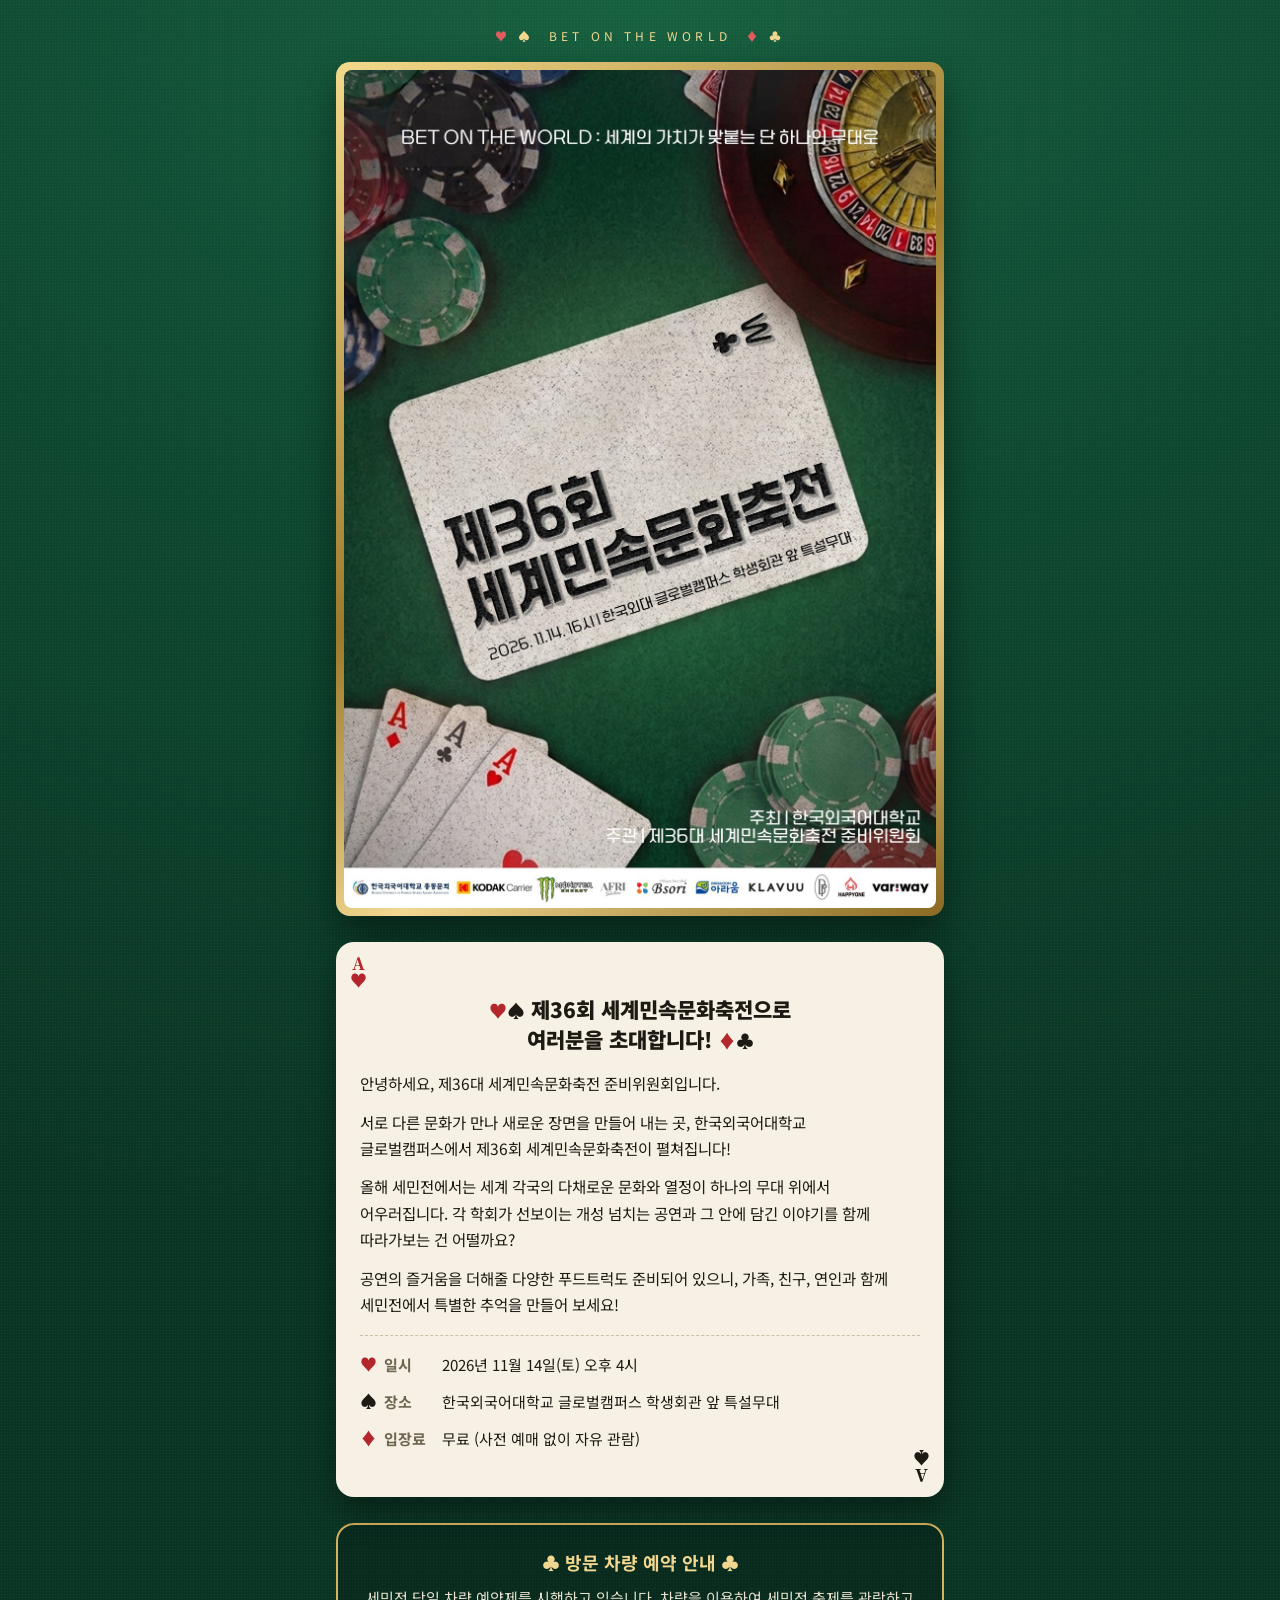
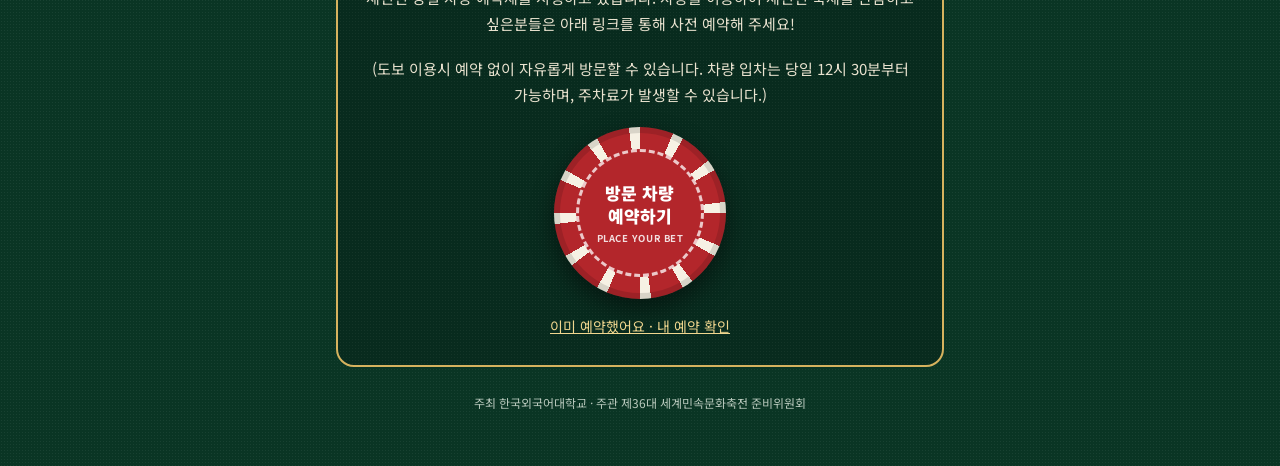
==== commit 8c486751: "Update index.html" ====
--- a/index.html
+++ b/index.html
@@ -80,7 +80,8 @@
     <span class="pip tl red" aria-hidden="true">A<br>♥</span>
     <span class="pip br" aria-hidden="true">A<br>♠</span>
     <h1 id="invite"><span class="s red">♥</span><span class="s">♠</span> 제36회 세계민속문화축전으로<br>여러분을 초대합니다! <span class="s red">♦</span><span class="s">♣</span></h1>
-    <p>안녕하세요, 제36대 세계민속문화축전 준비위원회입니다. 서로 다른 문화가 만나 새로운 장면을 만들어 내는 곳, 한국외국어대학교 글로벌캠퍼스에서 제36회 세계민속문화축전이 펼쳐집니다!</p>
+    <p>안녕하세요, 제36대 세계민속문화축전 준비위원회입니다.</p>
+    <p>서로 다른 문화가 만나 새로운 장면을 만들어 내는 곳, 한국외국어대학교 글로벌캠퍼스에서 제36회 세계민속문화축전이 펼쳐집니다!</p>
     <p>올해 세민전에서는 세계 각국의 다채로운 문화와 열정이 하나의 무대 위에서 어우러집니다. 각 학회가 선보이는 개성 넘치는 공연과 그 안에 담긴 이야기를 함께 따라가보는 건 어떨까요?</p>
     <p>공연의 즐거움을 더해줄 다양한 푸드트럭도 준비되어 있으니, 가족, 친구, 연인과 함께 세민전에서 특별한 추억을 만들어 보세요!</p>
     <ul class="facts">
@@ -92,7 +93,8 @@
 
   <section class="car" aria-labelledby="carTitle">
     <h2 id="carTitle"><span aria-hidden="true">♣</span> 방문 차량 예약 안내 <span aria-hidden="true">♣</span></h2>
-    <p>세민전 당일 차량 예약제를 시행하고 있습니다. 세민전 축제를 관람하고 싶은분들은 아래 링크를 통해 사전 예약해 주세요! (입차는 당일 12시 30분부터 가능하며, 주차료가 발생할 수 있습니다)</p>
+    <p>세민전 당일 차량 예약제를 시행하고 있습니다. 차량을 이용하여 세민전 축제를 관람하고 싶은분들은 아래 링크를 통해 사전 예약해 주세요!</p>
+    <p>(도보 이용시 예약 없이 자유롭게 방문할 수 있습니다. 차량 입차는 당일 12시 30분부터 가능하며, 주차료가 발생할 수 있습니다.)</p>
     <a class="chip" href="apply.html"><span>방문 차량<br>예약하기<small>PLACE YOUR BET</small></span></a>
     <a class="sub-link" href="apply.html#mine">이미 예약했어요 · 내 예약 확인</a>
   </section>
